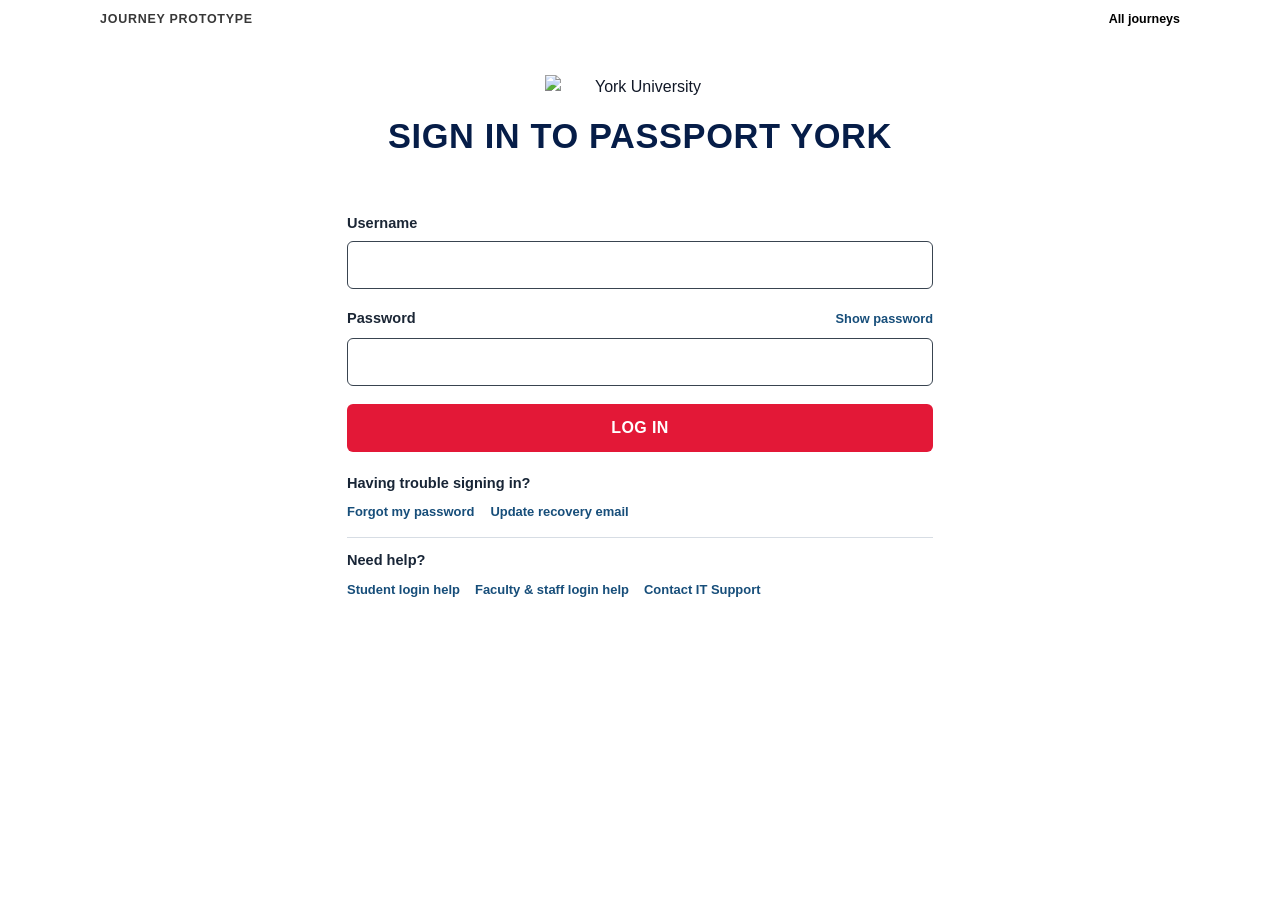
==== login.html @ 14b647cc "Add files via upload" ====
<!doctype html><html lang="en"><head><meta charset="utf-8"><meta name="viewport" content="width=device-width,initial-scale=1"><link rel="stylesheet" href="styles.css"><title>Sign in – Passport York</title></head><body><div class="prototype-bar"><div class="bar-inner"><span class="prototype-label">Journey prototype</span><a href="index.html">All journeys</a></div></div><main class="site-shell"><div class="auth-wrap"><header class="brand"><img src="assets/york-logo.png" alt="York University"><h1>Sign in to Passport York</h1></header><section class="card">
<form data-login-form>
  <div class="field"><label for="signin-username">Username</label><input id="signin-username" name="username" type="text" autocomplete="username" required></div>
  <div class="field"><div class="label-row"><label for="signin-password">Password</label><button type="button" class="show-btn" data-show-password="signin-password">Show password</button></div><input id="signin-password" name="password" type="password" autocomplete="current-password" required></div>
  <button class="btn btn-primary" type="submit">LOG IN</button>
</form>
<section class="recovery-block" aria-labelledby="trouble"><h2 id="trouble">Having trouble signing in?</h2><div class="links"><a href="password-reset.html" data-preserve-flow>Forgot my password</a><a href="update-recovery-email-1.html" data-preserve-flow>Update recovery email</a></div></section>
<section class="help-block" aria-labelledby="need-help"><h2 id="need-help">Need help?</h2><div class="help-links"><a href="#">Student login help</a><a href="#">Faculty &amp; staff login help</a><a href="mailto:askit@yorku.ca">Contact IT Support</a></div></section>
</section></div></main><script src="app.js"></script></body></html>
---- styles.css ----
:root {
  --york-red:#e31837;
  --york-red-dark:#bd1029;
  --ink:#111827;
  --navy:#0b1f4f;
  --muted:#59636d;
  --line:#d7dde4;
  --soft:#f5f7f9;
  --page:#eef1f4;
  --link:#174e7a;
  --success:#176b45;
  --success-bg:#edf8f2;
  --warn:#8b4b08;
  --warn-bg:#fff7e8;
  --danger:#a3122d;
  --danger-bg:#fff0f3;
  --focus:#0066cc;
  --shadow:0 14px 42px rgba(20,34,52,.10);
}
*{box-sizing:border-box}
html{font-size:16px}
body{margin:0;background:#fff;font-family:Arial,Helvetica,sans-serif;color:var(--ink);line-height:1.5}
a{color:var(--link)}
a:hover{text-decoration-thickness:2px}
button,input{font:inherit}
button,a,input{outline-offset:3px}
button:focus-visible,a:focus-visible,input:focus-visible{outline:3px solid rgba(0,102,204,.28)}
.prototype-bar{background:#fff;color:#000;font-size:.78rem}
.prototype-bar .bar-inner{width:min(1080px,calc(100% - 32px));margin:auto;min-height:38px;display:flex;align-items:center;justify-content:space-between;gap:18px}
.prototype-bar a{color:#000;text-decoration:none;font-weight:700}
.prototype-bar a:hover{text-decoration:underline}
.prototype-label{opacity:.78;letter-spacing:.06em;text-transform:uppercase;font-weight:700;color:#000}
.site-shell{width:min(1080px,calc(100% - 32px));margin:0 auto;padding:34px 0 52px}
.auth-wrap{max-width:650px;margin:0 auto}
.brand{text-align:center;margin:3px 0 24px}
.brand img{width:190px;max-width:55%;height:auto;display:block;margin:0 auto 18px}
.brand h1{margin:0;color:#061d48;font-size:clamp(1.55rem,4vw,2.15rem);line-height:1.15;letter-spacing:.018em;text-transform:uppercase}
.brand .eyebrow{margin:8px 0 0;color:var(--muted);font-size:.9rem}
.card{background:#fff;border:none;border-radius:0;box-shadow:none;padding:32px}
.card.compact{padding:28px 32px}
.lead{margin:0 auto 24px;max-width:520px;color:#46515d;text-align:center;font-size:.96rem}
.field{margin:0 0 18px}
label,.label{display:block;margin:0 0 7px;color:#1b2635;font-weight:700;font-size:.91rem}
.label-row{display:flex;align-items:center;justify-content:space-between;gap:12px;margin-bottom:7px}
.label-row label{margin:0}
input[type=text],input[type=password],input[type=email]{width:100%;min-height:48px;border:1px solid #394450;border-radius:6px;background:#fff;padding:10px 13px;color:#111827;font-size:1rem}
input[aria-invalid=true]{border:2px solid var(--danger)}
.otp-input{text-align:center;letter-spacing:.4em;font-weight:700;font-size:1.15rem}
.otp-input::placeholder{letter-spacing:normal;font-weight:400;font-size:1rem}
.hint{display:block;margin-top:6px;color:#66717c;font-size:.79rem}
.show-btn,.text-btn{border:0;background:none;padding:2px 0;color:var(--link);font-size:.8rem;font-weight:700;cursor:pointer}
.actions{display:grid;gap:11px;margin-top:24px}
.btn{display:inline-flex;align-items:center;justify-content:center;width:100%;min-height:48px;padding:10px 18px;border-radius:6px;border:1px solid transparent;text-decoration:none;font-weight:700;letter-spacing:.025em;text-transform:uppercase;cursor:pointer;text-align:center}
.btn-primary{background:var(--york-red);color:#fff}
.btn-primary:hover{background:var(--york-red-dark)}
.btn-dark{background:#34414d;color:#fff}
.btn-dark:hover{background:#222d37}
.btn-outline{background:#fff;border-color:#66717c;color:#263544}
.btn-outline:hover{background:#f7f8fa}
.btn-link{min-height:auto;background:none;color:var(--link);padding:4px;text-decoration:underline;text-decoration-thickness:1px;text-underline-offset:2px}
.split-links{display:flex;flex-wrap:wrap;justify-content:center;gap:7px 17px;margin-top:16px;font-size:.82rem;font-weight:700}
.recovery-block{margin-top:21px}
.recovery-block h2{font-size:.91rem;margin:0 0 8px;color:#182536}
.recovery-block .links{display:flex;flex-wrap:wrap;gap:6px 16px}
.recovery-block a,.help-block a{font-size:.81rem;font-weight:700;text-decoration:none}
.recovery-block a:hover,.help-block a:hover{text-decoration:underline}
.help-block{margin-top:15px;padding-top:12px;border-top:1px solid var(--line)}
.help-block h2{font-size:.91rem;margin:0 0 8px;color:#182536}
.help-links{display:flex;flex-wrap:wrap;gap:5px 15px}
.help-icon{display:inline-grid;place-items:center;width:22px;height:22px;border:0;border-radius:50%;background:#122034;color:#fff;font-weight:700;cursor:pointer}
.number-field{position:relative}
.popover{position:absolute;z-index:20;right:0;top:66px;width:min(390px,100%);padding:16px;border:1px solid var(--line);border-radius:8px;background:#fff;box-shadow:0 10px 28px rgba(0,0,0,.15)}
.popover h3{margin:0 0 12px;font-size:1.05rem;color:#122034}
.popover ul{list-style:none;margin:0;padding:0}
.popover li+li{margin-top:7px}
.popover a,.popover button{border:0;background:none;padding:0;color:var(--york-red);font:inherit;font-size:.84rem;font-weight:700;text-decoration:none;cursor:pointer}
.popover a:hover,.popover button:hover{text-decoration:underline}
.tip{margin-top:13px;padding:12px 13px;background:var(--soft);border:1px solid #e1e5ea;border-radius:7px;font-size:.8rem;color:#44505c}
.tip strong{display:block;margin-bottom:5px;color:#1b2635}
.tip ul{padding-left:17px;list-style:disc}
.tip li+li{margin-top:4px}
.alert{margin:0 0 22px;padding:15px 16px;border-radius:8px;border:1px solid;font-size:.9rem}
.alert strong{display:block;margin-bottom:4px;color:inherit}
.alert-error{border-color:#e5a4b2;background:var(--danger-bg);color:#6f1023}
.alert-warn{border-color:#e8c58e;background:var(--warn-bg);color:#70400b}
.alert-success{border-color:#a8d7c0;background:var(--success-bg);color:#115338}
.alert-grey{border-color:#d7dde4;background:#f5f7f9;color:#44505c}
.alert ol,.alert ul{margin:8px 0;padding-left:20px;text-align:left}
.alert strong:not(:first-child){margin-top:14px}
.center{text-align:center}
.support-note{font-size:.84rem;color:#56616d;margin:18px 0 0;text-align:center}
.support-note strong{color:#2f3a44}
.email-preview{font-weight:700;color:#1d2a38}
.rule-list{margin:10px 0 0;padding-left:19px;color:#53606b;font-size:.8rem}
.rule-list li{margin:4px 0}
.rule-ok{color:var(--success)}
.overview{width:min(1400px,calc(100% - 40px));margin:0 auto;padding:38px 0 56px}
.overview-header{max-width:790px;margin:0 0 28px}
.overview-header img{width:170px;height:auto;margin-bottom:18px}
.overview-header h1{margin:0 0 10px;color:var(--navy);font-size:clamp(1.8rem,4vw,2.55rem);line-height:1.1}
.overview-header p{margin:0;color:#4d5965;max-width:720px}
.flow-map{background:#fff;border:1px solid #d7dde4;border-radius:12px;padding:24px;box-shadow:0 5px 22px rgba(20,34,52,.06)}
.flow-map h2{margin:0 0 14px;font-size:1.1rem;color:#132440}
.flow-legend{display:flex;flex-wrap:wrap;gap:8px 20px;margin:0 0 18px;padding-bottom:16px;border-bottom:1px solid var(--line)}
.legend-item{display:inline-flex;align-items:center;gap:7px;font-size:.79rem;color:#48545f;font-weight:700}
.legend-swatch{width:13px;height:13px;border-radius:4px;display:inline-block;flex:none}
.legend-swatch.legend-core{background:#fff;border:2px solid #34414d}
.legend-swatch.legend-no-recovery{background:#fdf6f2;border:2px solid #d98a5f}
.legend-swatch.legend-happy{background:#f2f7fd;border:2px solid #5f8fd9}
.legend-swatch.legend-decision{background:#fff7e8;border:2px solid #e8c58e;border-radius:50%}
.legend-swatch.legend-terminal{background:#edf8f2;border:2px solid #a8d7c0;border-radius:50%}
.legend-swatch.legend-external{background:#f5f7f9;border:2px dashed #8b98a3;border-radius:50%}
.legend-line{width:22px;height:0;border-top:2px solid #8a94a0;display:inline-block;flex:none}
.legend-line.legend-line-dashed{border-top-style:dashed}
.flow-scroll-hint{margin:0 0 8px;color:#7a8592;font-size:.78rem;font-style:italic}
.mermaid-wrap{position:relative;overflow:hidden;border-radius:8px;aspect-ratio:2.97/1;min-height:420px;max-height:720px;border:1px solid var(--line);background:#fdfdfd;touch-action:none;cursor:grab}
.mermaid-wrap:active{cursor:grabbing}
.mermaid-wrap:focus-visible{outline:3px solid rgba(0,102,204,.28)}
.mermaid-wrap pre.mermaid{position:absolute;inset:0;margin:0;display:block}
.mermaid-wrap svg{display:block;width:100%;height:100%}
.mermaid a{cursor:pointer}
.flow-zoom-controls{position:absolute;right:12px;bottom:12px;z-index:5;display:flex;flex-direction:column;gap:6px}
.flow-zoom-btn{width:34px;height:34px;border-radius:6px;border:1px solid #394450;background:#fff;color:#132440;font-size:1.15rem;font-weight:700;line-height:1;cursor:pointer;display:flex;align-items:center;justify-content:center;box-shadow:0 2px 6px rgba(20,34,52,.15);padding:0}
.flow-zoom-btn:hover{background:#f5f7f9}
.flow-zoom-btn:active{background:#eceff2}
.flow-fallback-note{margin:4px 0 0;color:#7a8592;font-size:.78rem}
.screen-index{margin-top:22px;background:#fff;border:1px solid #d7dde4;border-radius:12px;padding:24px}
.screen-index h2{margin:0 0 14px;font-size:1.1rem;color:#132440}
.screen-links{display:flex;flex-wrap:wrap;gap:9px}
.screen-links a{display:inline-flex;padding:7px 10px;border:1px solid #d7dde4;border-radius:999px;color:#29455f;text-decoration:none;font-size:.76rem;font-weight:700;background:#fafbfc}
.screen-links a:hover{border-color:#7f8d99;background:#fff}
.prototype-note{margin-top:22px;color:#64707b;font-size:.78rem}
[hidden]{display:none!important}
@media(max-width:720px){
  .prototype-bar .bar-inner{width:min(100% - 20px,1080px)}
  .site-shell{width:min(100% - 20px,1080px);padding-top:22px}
  .card,.card.compact{padding:24px 19px}
  .overview{width:min(100% - 20px,1040px);padding-top:26px}
  .popover{left:0;right:auto}
  .brand img{width:170px}
  .mermaid-wrap{aspect-ratio:auto;height:380px;min-height:320px;max-height:420px}
}
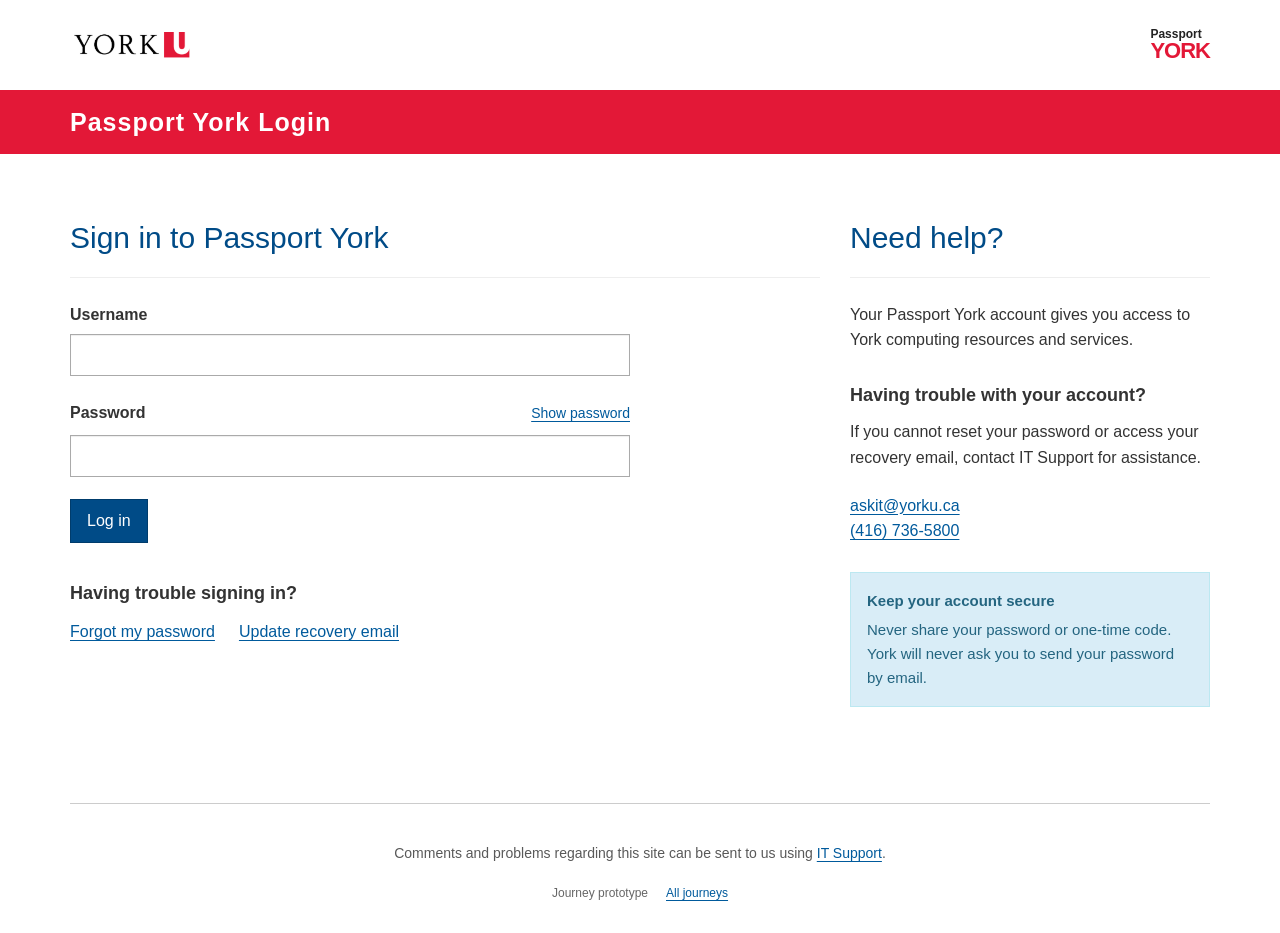
==== commit 42b0438d: "Align account recovery prototypes with Passport York service design" ====
--- a/login.html
+++ b/login.html
@@ -1,9 +1,11 @@
-<!doctype html><html lang="en"><head><meta charset="utf-8"><meta name="viewport" content="width=device-width,initial-scale=1"><link rel="stylesheet" href="styles.css"><title>Sign in – Passport York</title></head><body><div class="prototype-bar"><div class="bar-inner"><span class="prototype-label">Journey prototype</span><a href="index.html">All journeys</a></div></div><main class="site-shell"><div class="auth-wrap"><header class="brand"><img src="assets/york-logo.png" alt="York University"><h1>Sign in to Passport York</h1></header><section class="card">
+<!doctype html><html lang="en"><head><meta charset="utf-8"><meta name="viewport" content="width=device-width,initial-scale=1"><link rel="stylesheet" href="styles.css"><title>Sign in – Passport York</title></head><body><a class="skip-link" href="#main-content">Skip to main content</a>
+<header class="university-header"><div class="header-inner"><a href="index.html" aria-label="York University — journey overview"><img src="assets/york-logo.png" alt="York University" width="126" height="36"></a><span class="passport-wordmark" aria-label="Passport York">Passport<strong>YORK</strong></span></div></header>
+<div class="service-banner"><div class="header-inner">Passport York Login</div></div><main class="site-shell" id="main-content" tabindex="-1"><div class="auth-wrap"><header class="brand"><h1>Sign in to Passport York</h1></header><section class="card">
 <form data-login-form>
   <div class="field"><label for="signin-username">Username</label><input id="signin-username" name="username" type="text" autocomplete="username" required></div>
   <div class="field"><div class="label-row"><label for="signin-password">Password</label><button type="button" class="show-btn" data-show-password="signin-password">Show password</button></div><input id="signin-password" name="password" type="password" autocomplete="current-password" required></div>
-  <button class="btn btn-primary" type="submit">LOG IN</button>
+  <button class="btn btn-primary" type="submit">Log in</button>
 </form>
 <section class="recovery-block" aria-labelledby="trouble"><h2 id="trouble">Having trouble signing in?</h2><div class="links"><a href="password-reset.html" data-preserve-flow>Forgot my password</a><a href="update-recovery-email-1.html" data-preserve-flow>Update recovery email</a></div></section>
-<section class="help-block" aria-labelledby="need-help"><h2 id="need-help">Need help?</h2><div class="help-links"><a href="#">Student login help</a><a href="#">Faculty &amp; staff login help</a><a href="mailto:askit@yorku.ca">Contact IT Support</a></div></section>
-</section></div></main><script src="app.js"></script></body></html>+
+</section></div><aside class="service-aside" aria-labelledby="help-heading"><h2 id="help-heading">Need help?</h2><p>Your Passport York account gives you access to York computing resources and services.</p><h3>Having trouble with your account?</h3><p>If you cannot reset your password or access your recovery email, contact IT Support for assistance.</p><p><a href="mailto:askit@yorku.ca">askit@yorku.ca</a><br><a href="tel:+14167365800">(416) 736-5800</a></p><div class="alert alert-info"><strong>Keep your account secure</strong>Never share your password or one-time code. York will never ask you to send your password by email.</div></aside></main><footer class="site-footer"><p>Comments and problems regarding this site can be sent to us using <a href="mailto:askit@yorku.ca">IT Support</a>.</p><nav class="prototype-tools" aria-label="Prototype navigation"><span>Journey prototype</span><a href="index.html">All journeys</a></nav></footer><script src="app.js"></script></body></html>
--- a/styles.css
+++ b/styles.css
@@ -1,100 +1,93 @@
-
 :root {
-  --york-red:#e31837;
-  --york-red-dark:#bd1029;
-  --ink:#111827;
-  --navy:#0b1f4f;
-  --muted:#59636d;
-  --line:#d7dde4;
-  --soft:#f5f7f9;
-  --page:#eef1f4;
-  --link:#174e7a;
-  --success:#176b45;
-  --success-bg:#edf8f2;
-  --warn:#8b4b08;
-  --warn-bg:#fff7e8;
-  --danger:#a3122d;
-  --danger-bg:#fff0f3;
-  --focus:#0066cc;
-  --shadow:0 14px 42px rgba(20,34,52,.10);
+  --york-red:#e31837; --york-red-dark:#bd1029;
+  --ink:#333; --navy:#004b87; --link:#005a9c; --muted:#595959;
+  --line:#ddd; --soft:#f5f5f5; --page:#fff;
+  --success:#3c763d; --success-bg:#dff0d8;
+  --warn:#765b2b; --warn-bg:#fcf8e3;
+  --danger:#a94442; --danger-bg:#f2dede; --focus:#004b87;
 }
 *{box-sizing:border-box}
 html{font-size:16px}
-body{margin:0;background:#fff;font-family:Arial,Helvetica,sans-serif;color:var(--ink);line-height:1.5}
-a{color:var(--link)}
-a:hover{text-decoration-thickness:2px}
+body{margin:0;background:#fff;font-family:"Open Sans","Segoe UI",Arial,sans-serif;color:var(--ink);line-height:1.6}
+a{color:var(--link);text-decoration:underline;text-underline-offset:3px}
+a:hover{color:#003b69;text-decoration-thickness:2px}
 button,input{font:inherit}
 button,a,input{outline-offset:3px}
-button:focus-visible,a:focus-visible,input:focus-visible{outline:3px solid rgba(0,102,204,.28)}
-.prototype-bar{background:#fff;color:#000;font-size:.78rem}
-.prototype-bar .bar-inner{width:min(1080px,calc(100% - 32px));margin:auto;min-height:38px;display:flex;align-items:center;justify-content:space-between;gap:18px}
-.prototype-bar a{color:#000;text-decoration:none;font-weight:700}
-.prototype-bar a:hover{text-decoration:underline}
-.prototype-label{opacity:.78;letter-spacing:.06em;text-transform:uppercase;font-weight:700;color:#000}
-.site-shell{width:min(1080px,calc(100% - 32px));margin:0 auto;padding:34px 0 52px}
-.auth-wrap{max-width:650px;margin:0 auto}
-.brand{text-align:center;margin:3px 0 24px}
-.brand img{width:190px;max-width:55%;height:auto;display:block;margin:0 auto 18px}
-.brand h1{margin:0;color:#061d48;font-size:clamp(1.55rem,4vw,2.15rem);line-height:1.15;letter-spacing:.018em;text-transform:uppercase}
-.brand .eyebrow{margin:8px 0 0;color:var(--muted);font-size:.9rem}
-.card{background:#fff;border:none;border-radius:0;box-shadow:none;padding:32px}
-.card.compact{padding:28px 32px}
-.lead{margin:0 auto 24px;max-width:520px;color:#46515d;text-align:center;font-size:.96rem}
-.field{margin:0 0 18px}
-label,.label{display:block;margin:0 0 7px;color:#1b2635;font-weight:700;font-size:.91rem}
-.label-row{display:flex;align-items:center;justify-content:space-between;gap:12px;margin-bottom:7px}
+:focus-visible{outline:3px solid var(--focus)}
+.skip-link{position:absolute;top:8px;left:16px;z-index:100;background:#fff;padding:8px 16px;transform:translateY(-150%)}
+.skip-link:focus{transform:translateY(0)}
+.header-inner{width:min(1140px,calc(100% - 48px));margin:auto;display:flex;align-items:center;justify-content:space-between}
+.university-header .header-inner{height:90px}
+.university-header img{display:block;width:126px;height:auto}
+.passport-wordmark{font-family:"Arial Narrow",Arial,sans-serif;font-stretch:condensed;font-size:12px;line-height:1;display:block;color:#222;font-weight:700}
+.passport-wordmark strong{display:block;color:var(--york-red);font-size:22px;letter-spacing:-1px}
+.service-banner{background:var(--york-red);color:#fff}
+.service-banner .header-inner{min-height:64px;font-size:25px;font-weight:600;letter-spacing:1px}
+.site-shell{width:min(1140px,calc(100% - 48px));margin:0 auto;padding:64px 0 72px;display:grid;grid-template-columns:minmax(0,750px) minmax(0,360px);gap:30px;align-items:start}
+.auth-wrap{min-width:0}
+.brand{margin:0 0 24px;border-bottom:1px solid #eee;padding-bottom:18px}
+.brand h1{margin:0;color:var(--navy);font-size:30px;line-height:1.35;font-weight:400;letter-spacing:0;text-transform:none}
+.card,.card.compact{padding:0;max-width:100%;border:0;box-shadow:none;background:#fff}
+.lead{margin:0 0 28px;color:var(--ink);text-align:left;font-size:18px;max-width:690px}
+form{max-width:560px}
+.field{margin:0 0 22px}
+label,.label{display:block;margin:0 0 7px;font-weight:700;font-size:16px;color:var(--ink)}
+.label-row{display:flex;align-items:center;justify-content:space-between;gap:16px;margin-bottom:7px}
 .label-row label{margin:0}
-input[type=text],input[type=password],input[type=email]{width:100%;min-height:48px;border:1px solid #394450;border-radius:6px;background:#fff;padding:10px 13px;color:#111827;font-size:1rem}
+input[type=text],input[type=password],input[type=email]{width:100%;min-height:40px;border:1px solid #aaa;border-radius:0;background:#fff;padding:7px 10px;color:#222;font-size:16px;box-shadow:inset 0 1px 1px #00000012}
 input[aria-invalid=true]{border:2px solid var(--danger)}
-.otp-input{text-align:center;letter-spacing:.4em;font-weight:700;font-size:1.15rem}
-.otp-input::placeholder{letter-spacing:normal;font-weight:400;font-size:1rem}
-.hint{display:block;margin-top:6px;color:#66717c;font-size:.79rem}
-.show-btn,.text-btn{border:0;background:none;padding:2px 0;color:var(--link);font-size:.8rem;font-weight:700;cursor:pointer}
-.actions{display:grid;gap:11px;margin-top:24px}
-.btn{display:inline-flex;align-items:center;justify-content:center;width:100%;min-height:48px;padding:10px 18px;border-radius:6px;border:1px solid transparent;text-decoration:none;font-weight:700;letter-spacing:.025em;text-transform:uppercase;cursor:pointer;text-align:center}
-.btn-primary{background:var(--york-red);color:#fff}
-.btn-primary:hover{background:var(--york-red-dark)}
-.btn-dark{background:#34414d;color:#fff}
-.btn-dark:hover{background:#222d37}
-.btn-outline{background:#fff;border-color:#66717c;color:#263544}
-.btn-outline:hover{background:#f7f8fa}
-.btn-link{min-height:auto;background:none;color:var(--link);padding:4px;text-decoration:underline;text-decoration-thickness:1px;text-underline-offset:2px}
-.split-links{display:flex;flex-wrap:wrap;justify-content:center;gap:7px 17px;margin-top:16px;font-size:.82rem;font-weight:700}
-.recovery-block{margin-top:21px}
-.recovery-block h2{font-size:.91rem;margin:0 0 8px;color:#182536}
-.recovery-block .links{display:flex;flex-wrap:wrap;gap:6px 16px}
-.recovery-block a,.help-block a{font-size:.81rem;font-weight:700;text-decoration:none}
-.recovery-block a:hover,.help-block a:hover{text-decoration:underline}
-.help-block{margin-top:15px;padding-top:12px;border-top:1px solid var(--line)}
-.help-block h2{font-size:.91rem;margin:0 0 8px;color:#182536}
-.help-links{display:flex;flex-wrap:wrap;gap:5px 15px}
-.help-icon{display:inline-grid;place-items:center;width:22px;height:22px;border:0;border-radius:50%;background:#122034;color:#fff;font-weight:700;cursor:pointer}
+.otp-input{max-width:320px;letter-spacing:.2em;font-size:20px}
+.otp-input::placeholder{letter-spacing:normal;font-size:16px}
+.hint{display:block;margin-top:6px;color:var(--muted);font-size:14px}
+.show-btn,.text-btn{border:0;background:none;padding:4px 0;color:var(--link);font-size:14px;cursor:pointer;text-decoration:underline;text-underline-offset:3px}
+.actions{display:flex;flex-wrap:wrap;gap:12px;margin-top:26px;align-items:center}
+.btn{display:inline-flex;align-items:center;justify-content:center;min-height:44px;padding:8px 16px;border-radius:0;border:1px solid transparent;text-decoration:none;font-weight:400;letter-spacing:0;text-transform:none;cursor:pointer;text-align:center}
+.btn-primary,.btn-dark{background:var(--navy);border-color:#003c6c;color:#fff}
+.btn-primary:hover,.btn-dark:hover{background:#003b69;color:#fff}
+.actions .btn-dark{background:#fff;border-color:#aaa;color:var(--link)}
+.actions .btn-dark:hover{background:#f5f5f5;color:#003b69}
+/* Update email is the primary action even where the old prototype used btn-dark. */
+.actions button[type=submit]{background:var(--navy);border-color:#003c6c;color:#fff}
+.btn-outline{background:#fff;border-color:#aaa;color:var(--link)}
+.btn-link{background:none;color:var(--link);text-decoration:underline}
+.split-links{display:flex;flex-wrap:wrap;gap:10px 24px;margin-top:22px;font-size:16px}
+.recovery-block{margin-top:36px}
+.recovery-block h2,.help-block h2{font-size:18px;font-weight:700;margin:0 0 12px;color:var(--ink)}
+.recovery-block .links,.help-links{display:flex;flex-wrap:wrap;gap:8px 24px}
+.help-block{margin-top:30px;padding-top:22px;border-top:1px solid #eee}
+.help-icon{display:inline-grid;place-items:center;flex-shrink:0;width:26px;height:26px;border:1px solid var(--navy);border-radius:50%;background:#fff;color:var(--navy);font-weight:700;cursor:pointer}
 .number-field{position:relative}
-.popover{position:absolute;z-index:20;right:0;top:66px;width:min(390px,100%);padding:16px;border:1px solid var(--line);border-radius:8px;background:#fff;box-shadow:0 10px 28px rgba(0,0,0,.15)}
-.popover h3{margin:0 0 12px;font-size:1.05rem;color:#122034}
+.popover{position:absolute;z-index:20;right:0;top:70px;width:min(390px,100%);padding:18px;border:1px solid #aaa;background:#fff;box-shadow:0 4px 14px #0002}
+.popover h3{margin:0 0 12px;font-size:18px;color:var(--navy)}
 .popover ul{list-style:none;margin:0;padding:0}
-.popover li+li{margin-top:7px}
-.popover a,.popover button{border:0;background:none;padding:0;color:var(--york-red);font:inherit;font-size:.84rem;font-weight:700;text-decoration:none;cursor:pointer}
-.popover a:hover,.popover button:hover{text-decoration:underline}
-.tip{margin-top:13px;padding:12px 13px;background:var(--soft);border:1px solid #e1e5ea;border-radius:7px;font-size:.8rem;color:#44505c}
-.tip strong{display:block;margin-bottom:5px;color:#1b2635}
-.tip ul{padding-left:17px;list-style:disc}
-.tip li+li{margin-top:4px}
-.alert{margin:0 0 22px;padding:15px 16px;border-radius:8px;border:1px solid;font-size:.9rem}
-.alert strong{display:block;margin-bottom:4px;color:inherit}
-.alert-error{border-color:#e5a4b2;background:var(--danger-bg);color:#6f1023}
-.alert-warn{border-color:#e8c58e;background:var(--warn-bg);color:#70400b}
-.alert-success{border-color:#a8d7c0;background:var(--success-bg);color:#115338}
-.alert-grey{border-color:#d7dde4;background:#f5f7f9;color:#44505c}
-.alert ol,.alert ul{margin:8px 0;padding-left:20px;text-align:left}
-.alert strong:not(:first-child){margin-top:14px}
-.center{text-align:center}
-.support-note{font-size:.84rem;color:#56616d;margin:18px 0 0;text-align:center}
-.support-note strong{color:#2f3a44}
-.email-preview{font-weight:700;color:#1d2a38}
-.rule-list{margin:10px 0 0;padding-left:19px;color:#53606b;font-size:.8rem}
-.rule-list li{margin:4px 0}
+.popover li+li{margin-top:8px}
+.popover a,.popover button{border:0;background:none;padding:0;color:var(--link);font:inherit;text-decoration:underline;text-align:left;cursor:pointer}
+.tip{margin-top:16px;padding:12px;background:var(--soft);font-size:14px}
+.tip strong{display:block;margin-bottom:6px}
+.tip ul{padding-left:18px;list-style:disc}
+.alert{margin:0 0 24px;padding:16px;border-radius:0;border:1px solid;font-size:16px}
+.alert strong{display:block;margin-bottom:5px;color:inherit}
+.alert-error{border-color:#ebccd1;background:var(--danger-bg);color:var(--danger)}
+.alert-warn{border-color:#faebcc;background:var(--warn-bg);color:var(--warn)}
+.alert-success{border-color:#d6e9c6;background:var(--success-bg);color:var(--success)}
+.alert-grey,.alert-info{border-color:#bce8f1;background:#d9edf7;color:#246580}
+.alert ol,.alert ul{margin:10px 0;padding-left:24px;text-align:left}
+.alert strong:not(:first-child){margin-top:16px}
+.center{text-align:left}
+.support-note{font-size:15px;color:var(--muted);margin:28px 0 0;text-align:left}
+.email-preview{font-weight:700}
+.rule-list{margin:10px 0 0;padding-left:22px;color:var(--muted);font-size:14px}
 .rule-ok{color:var(--success)}
+.service-aside h2{margin:0 0 24px;padding-bottom:18px;border-bottom:1px solid #eee;font-size:30px;line-height:1.35;color:var(--navy);font-weight:400}
+.service-aside h3{font-size:18px;margin:28px 0 10px}
+.service-aside p{margin:0 0 22px}
+.service-aside ul{padding-left:24px;margin:0 0 28px}
+.service-aside li{margin-bottom:10px}
+.service-aside .alert{font-size:15px;margin-top:28px}
+.site-footer{width:min(1140px,calc(100% - 48px));margin:0 auto;border-top:1px solid #ccc;padding:26px 0 30px;text-align:center;color:var(--muted);font-size:14px}
+.site-footer p{margin:12px 0 20px}
+.prototype-tools{display:flex;justify-content:center;gap:18px;font-size:12px}
+.prototype-tools span{color:#666}
 .overview{width:min(1400px,calc(100% - 40px));margin:0 auto;padding:38px 0 56px}
 .overview-header{max-width:790px;margin:0 0 28px}
 .overview-header img{width:170px;height:auto;margin-bottom:18px}
@@ -131,13 +124,23 @@
 .screen-links a{display:inline-flex;padding:7px 10px;border:1px solid #d7dde4;border-radius:999px;color:#29455f;text-decoration:none;font-size:.76rem;font-weight:700;background:#fafbfc}
 .screen-links a:hover{border-color:#7f8d99;background:#fff}
 .prototype-note{margin-top:22px;color:#64707b;font-size:.78rem}
+
+.overview{width:min(1140px,calc(100% - 48px));padding-top:50px}
+.overview-header h1{font-size:30px;font-weight:400;color:var(--navy)}
+.flow-map,.screen-index{border-radius:0;box-shadow:none}
+.flow-map h2,.screen-index h2{color:var(--navy);font-weight:400;font-size:24px}
+.screen-links a{border-radius:0;font-size:14px;font-weight:400}
 [hidden]{display:none!important}
-@media(max-width:720px){
-  .prototype-bar .bar-inner{width:min(100% - 20px,1080px)}
-  .site-shell{width:min(100% - 20px,1080px);padding-top:22px}
-  .card,.card.compact{padding:24px 19px}
-  .overview{width:min(100% - 20px,1040px);padding-top:26px}
-  .popover{left:0;right:auto}
-  .brand img{width:170px}
-  .mermaid-wrap{aspect-ratio:auto;height:380px;min-height:320px;max-height:420px}
+@media(max-width:800px){
+ .site-shell{grid-template-columns:1fr;padding:36px 0 48px;gap:44px}
+ .service-aside{border-top:1px solid #ddd;padding-top:26px}
+ .service-aside h2{font-size:25px}
+ .brand h1{font-size:27px}
+ .header-inner,.site-shell,.site-footer,.overview{width:calc(100% - 32px)}
+ .service-banner .header-inner{font-size:21px;min-height:60px}
+ .university-header .header-inner{height:80px}
+ .overview{padding-top:32px}
+ .mermaid-wrap{aspect-ratio:auto;height:380px;min-height:320px;max-height:420px}
+ .flow-map,.screen-index{padding:16px}
 }
+@media(prefers-reduced-motion:reduce){*{scroll-behavior:auto!important}}
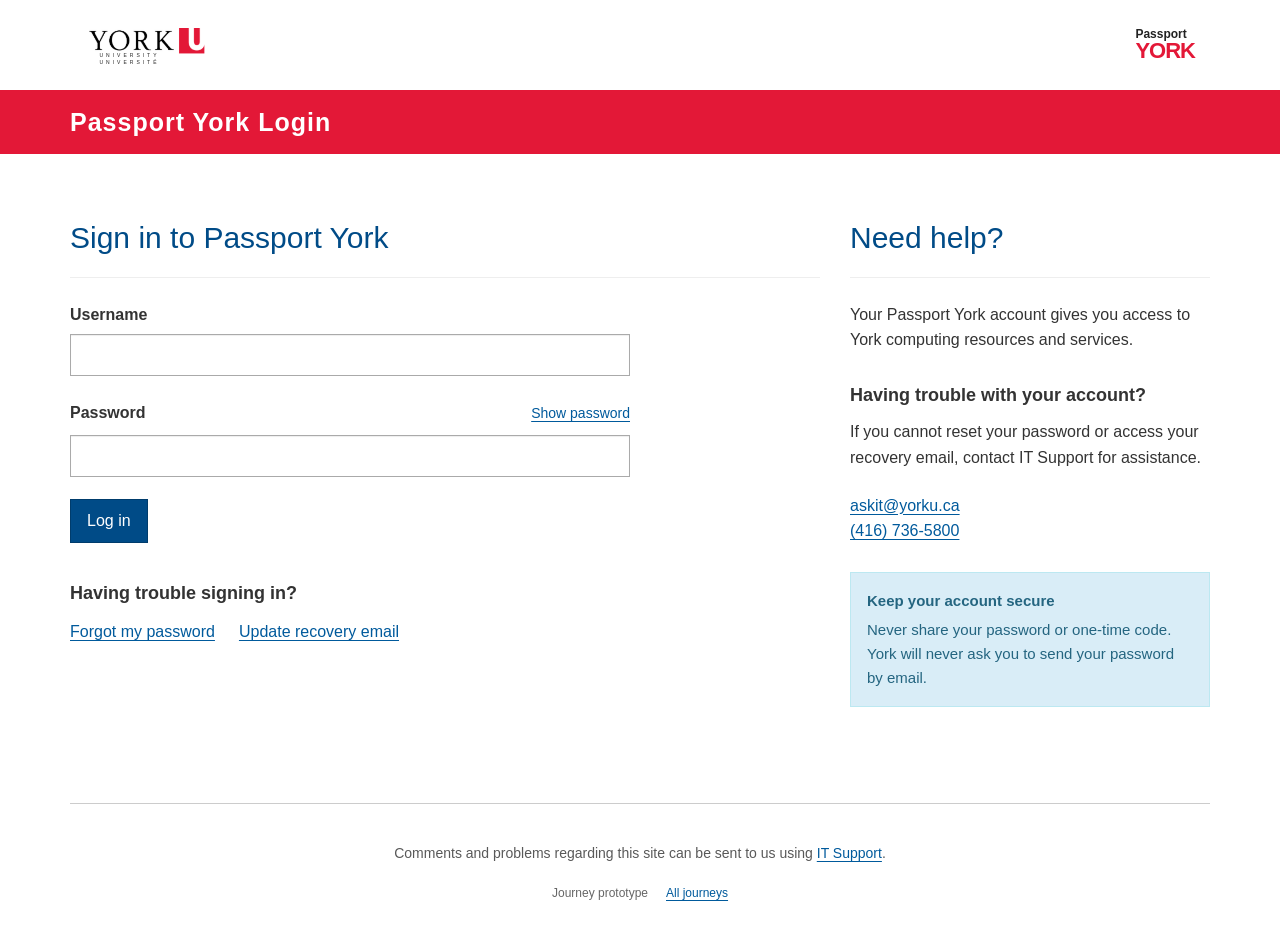
==== commit efb9ea06: "Match Passport York masthead and heading styles to annotated reference" ====
--- a/login.html
+++ b/login.html
@@ -1,5 +1,5 @@
 <!doctype html><html lang="en"><head><meta charset="utf-8"><meta name="viewport" content="width=device-width,initial-scale=1"><link rel="stylesheet" href="styles.css"><title>Sign in – Passport York</title></head><body><a class="skip-link" href="#main-content">Skip to main content</a>
-<header class="university-header"><div class="header-inner"><a href="index.html" aria-label="York University — journey overview"><img src="assets/york-logo.png" alt="York University" width="126" height="36"></a><span class="passport-wordmark" aria-label="Passport York">Passport<strong>YORK</strong></span></div></header>
+<header class="university-header"><div class="header-inner"><a href="index.html" aria-label="York University — journey overview"><span class="york-lockup"><img src="assets/york-logo.png" alt="York University" width="126" height="36"><span aria-hidden="true">UNIVERSITY<br>UNIVERSITÉ</span></span></a><span class="passport-wordmark" aria-label="Passport York">Passport<strong>YORK</strong></span></div></header>
 <div class="service-banner"><div class="header-inner">Passport York Login</div></div><main class="site-shell" id="main-content" tabindex="-1"><div class="auth-wrap"><header class="brand"><h1>Sign in to Passport York</h1></header><section class="card">
 <form data-login-form>
   <div class="field"><label for="signin-username">Username</label><input id="signin-username" name="username" type="text" autocomplete="username" required></div>
--- a/styles.css
+++ b/styles.css
@@ -144,3 +144,23 @@
  .flow-map,.screen-index{padding:16px}
 }
 @media(prefers-reduced-motion:reduce){*{scroll-behavior:auto!important}}
+
+/* Passport York masthead: keep the institutional and account marks together. */
+.university-header .header-inner{padding:0 15px}
+.york-lockup{position:relative;display:block;width:126px;height:44px}
+.york-lockup img{width:126px;height:auto}
+.york-lockup>span{position:absolute;left:5px;top:29px;width:79px;text-align:center;font-family:Arial,sans-serif;font-size:5px;line-height:1.35;letter-spacing:3px;color:#222}
+.header-account{display:flex;align-items:center;gap:8px}
+.header-account .passport-wordmark{font-size:10px;font-weight:400;letter-spacing:-.5px}
+.header-account .passport-wordmark strong{font-size:19px;letter-spacing:-1px}
+.logout-link{display:inline-flex;align-items:center;gap:6px;padding:3px 7px;background:var(--navy);color:#fff;font-size:14px;line-height:1.6;text-decoration:none}
+.logout-link:hover{background:#003b69;color:#fff}
+.account-status{width:min(1140px,calc(100% - 48px));margin:0 auto;display:flex;justify-content:flex-end;min-height:26px;font-size:14px}
+.account-status+.site-shell{padding-top:50px}
+.brand h1,.service-aside h2{font-family:"Open Sans","Segoe UI",Arial,sans-serif;font-size:30px;font-weight:400;line-height:1.35;color:var(--navy);letter-spacing:0;text-transform:none}
+@media(max-width:800px){
+ .account-status{width:calc(100% - 32px);font-size:13px}
+ .account-status+.site-shell{padding-top:32px}
+ .brand h1,.service-aside h2{font-size:27px}
+ .university-header .header-inner{padding:0}
+}
